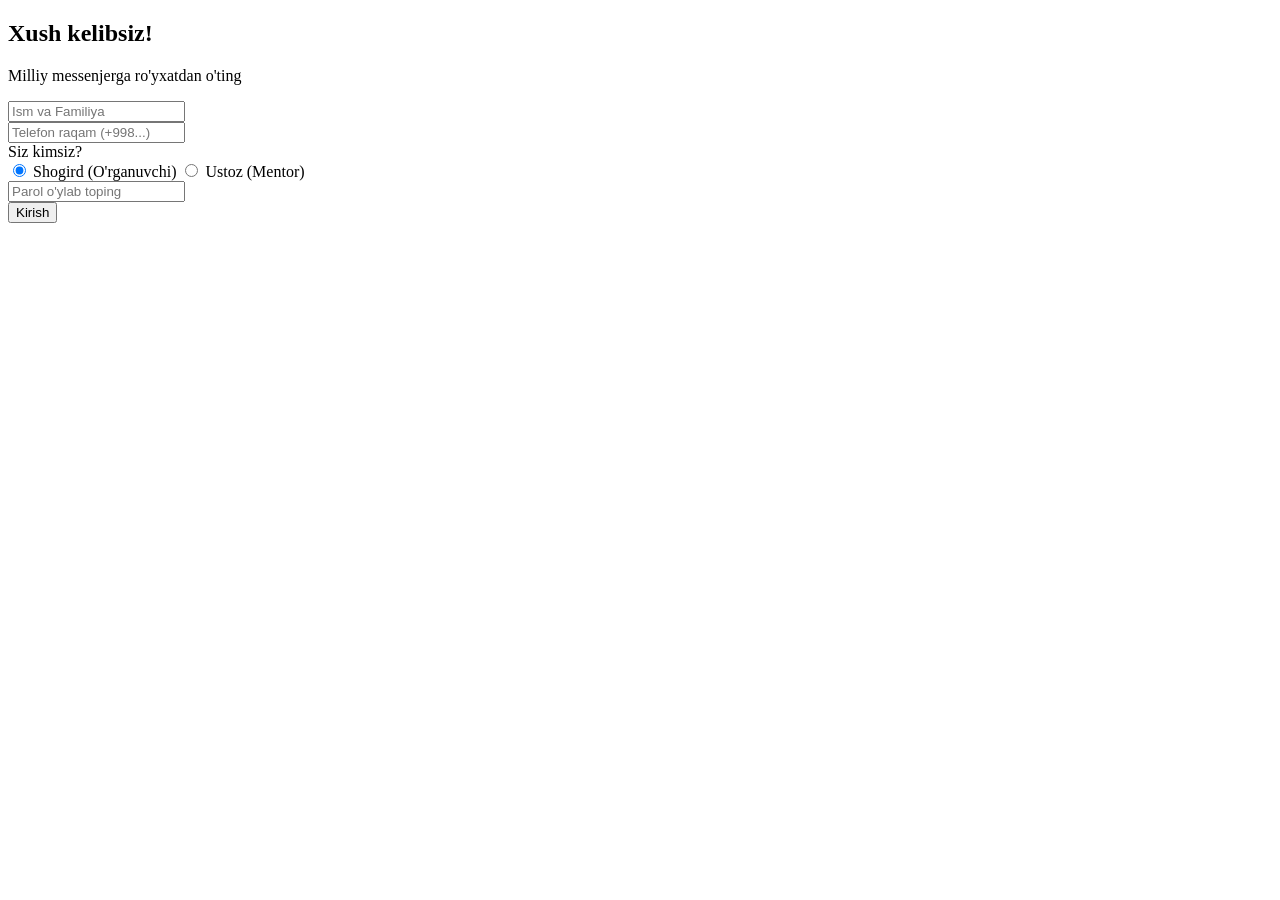
==== templates/index.html @ f2f727f9 "2026 versiya" ====
<!DOCTYPE html>
<html lang="uz">
<head>
    <meta charset="UTF-8">
    <meta name="viewport" content="width=device-width, initial-scale=1.0">
    <title>Milliy Messenjer</title>
    <link rel="stylesheet" href="{{ url_for('static', filename='style.css') }}">
</head>
<body>

    <div class="login-wrapper">
        <div class="login-container">
            <h2>Xush kelibsiz!</h2>
            <p>Milliy messenjerga ro'yxatdan o'ting</p>

            <form action="/" method="POST">
                <div class="input-group">
                    <input type="text" name="ism" placeholder="Ism va Familiya" required>
                </div>
                
                <div class="input-group">
                    <input type="text" name="raqam" placeholder="Telefon raqam (+998...)" required>
                </div>

                <div class="role-selection">
                    <label>Siz kimsiz?</label>
                    <div class="roles">
                        <label><input type="radio" name="role" value="shogird" checked> Shogird (O'rganuvchi)</label>
                        <label><input type="radio" name="role" value="ustoz"> Ustoz (Mentor)</label>
                    </div>
                </div>

                <div class="input-group">
                    <input type="password" name="parol" placeholder="Parol o'ylab toping" required>
                </div>

                <button type="submit" class="btn">Kirish</button>
            </form>
        </div>
    </div>

</body>
</html>
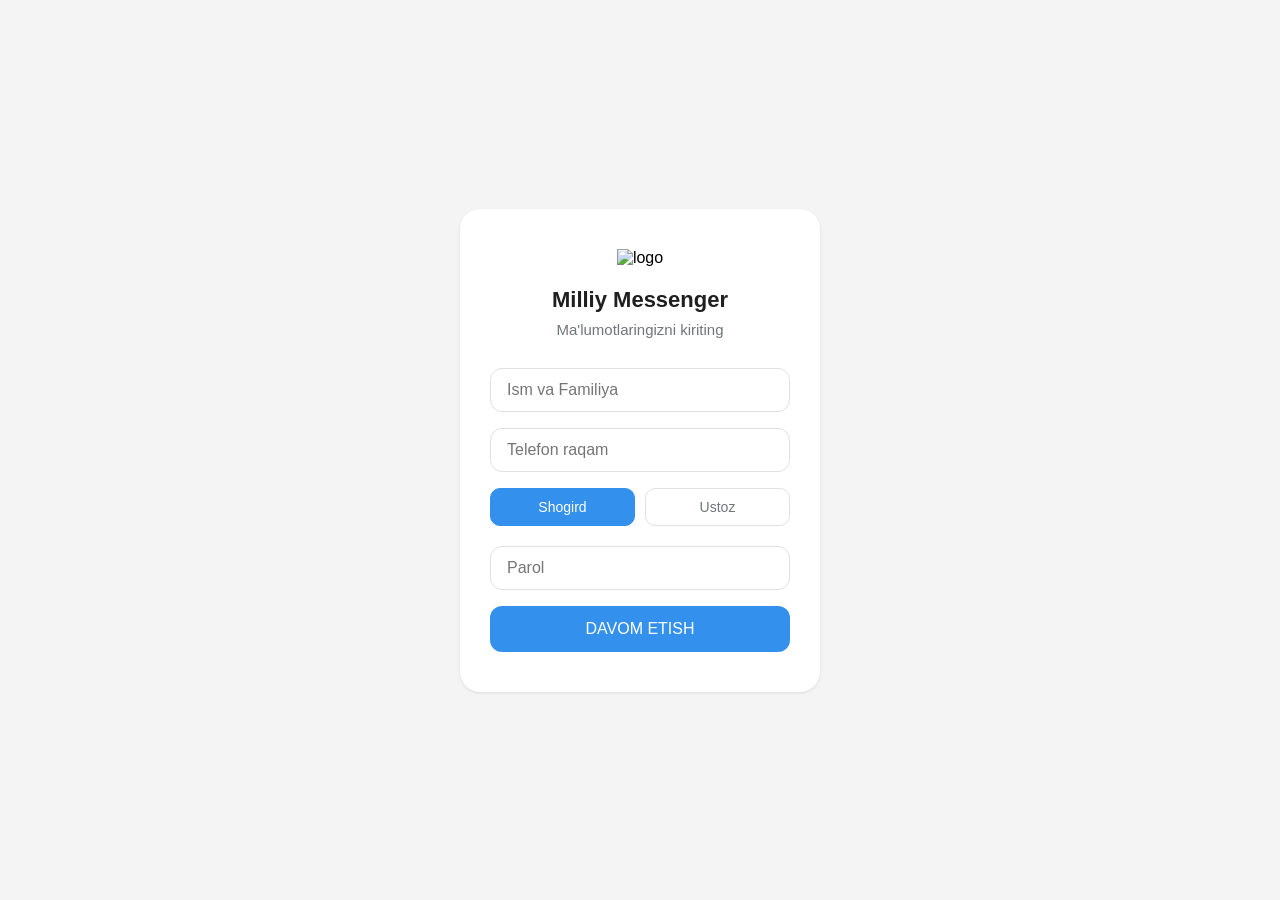
==== commit e412e6fa: "telegram register dizayni" ====
--- a/templates/index.html
+++ b/templates/index.html
@@ -3,41 +3,38 @@
 <head>
     <meta charset="UTF-8">
     <meta name="viewport" content="width=device-width, initial-scale=1.0">
-    <title>Milliy Messenjer</title>
-    <link rel="stylesheet" href="{{ url_for('static', filename='style.css') }}">
+    <title>Milliy Messenger | Ro'yxatdan o'tish</title>
+    <style>
+        * { margin: 0; padding: 0; box-sizing: border-box; font-family: -apple-system, BlinkMacSystemFont, "Segoe UI", Roboto, sans-serif; }
+        body { background-color: #f4f4f5; height: 100vh; display: flex; justify-content: center; align-items: center; }
+        .tg-container { background: white; padding: 40px 30px; border-radius: 20px; width: 100%; max-width: 360px; text-align: center; box-shadow: 0 1px 3px rgba(0,0,0,0.1); }
+        .tg-logo { width: 80px; height: 80px; margin-bottom: 20px; }
+        h1 { font-size: 22px; font-weight: 600; color: #1f1f1f; margin-bottom: 8px; }
+        p { font-size: 15px; color: #707579; margin-bottom: 30px; }
+        .input-field { width: 100%; padding: 12px 16px; margin-bottom: 16px; border: 1px solid #dfe1e5; border-radius: 12px; font-size: 16px; outline: none; }
+        .input-field:focus { border-color: #3390ec; }
+        .role-group { display: flex; gap: 10px; margin-bottom: 20px; }
+        .role-btn { flex: 1; padding: 10px; border: 1px solid #dfe1e5; border-radius: 10px; cursor: pointer; font-size: 14px; color: #707579; }
+        .role-btn input { display: none; }
+        .role-btn:has(input:checked) { background-color: #3390ec; color: white; border-color: #3390ec; }
+        .main-btn { width: 100%; padding: 14px; background-color: #3390ec; color: white; border: none; border-radius: 12px; font-size: 16px; font-weight: 500; cursor: pointer; text-transform: uppercase; }
+    </style>
 </head>
 <body>
-
-    <div class="login-wrapper">
-        <div class="login-container">
-            <h2>Xush kelibsiz!</h2>
-            <p>Milliy messenjerga ro'yxatdan o'ting</p>
-
-            <form action="/" method="POST">
-                <div class="input-group">
-                    <input type="text" name="ism" placeholder="Ism va Familiya" required>
-                </div>
-                
-                <div class="input-group">
-                    <input type="text" name="raqam" placeholder="Telefon raqam (+998...)" required>
-                </div>
-
-                <div class="role-selection">
-                    <label>Siz kimsiz?</label>
-                    <div class="roles">
-                        <label><input type="radio" name="role" value="shogird" checked> Shogird (O'rganuvchi)</label>
-                        <label><input type="radio" name="role" value="ustoz"> Ustoz (Mentor)</label>
-                    </div>
-                </div>
-
-                <div class="input-group">
-                    <input type="password" name="parol" placeholder="Parol o'ylab toping" required>
-                </div>
-
-                <button type="submit" class="btn">Kirish</button>
-            </form>
-        </div>
+    <div class="tg-container">
+        <img src="https://upload.wikimedia.org/wikipedia/commons/8/82/Telegram_logo.svg" alt="logo" class="tg-logo">
+        <h1>Milliy Messenger</h1>
+        <p>Ma'lumotlaringizni kiriting</p>
+        <form action="/login" method="POST">
+            <input type="text" name="username" class="input-field" placeholder="Ism va Familiya" required>
+            <input type="tel" name="phone" class="input-field" placeholder="Telefon raqam" required>
+            <div class="role-group">
+                <label class="role-btn"><input type="radio" name="role" value="shogird" checked> Shogird</label>
+                <label class="role-btn"><input type="radio" name="role" value="ustoz"> Ustoz</label>
+            </div>
+            <input type="password" name="password" class="input-field" placeholder="Parol" required>
+            <button type="submit" class="main-btn">DAVOM ETISH</button>
+        </form>
     </div>
-
 </body>
 </html>
